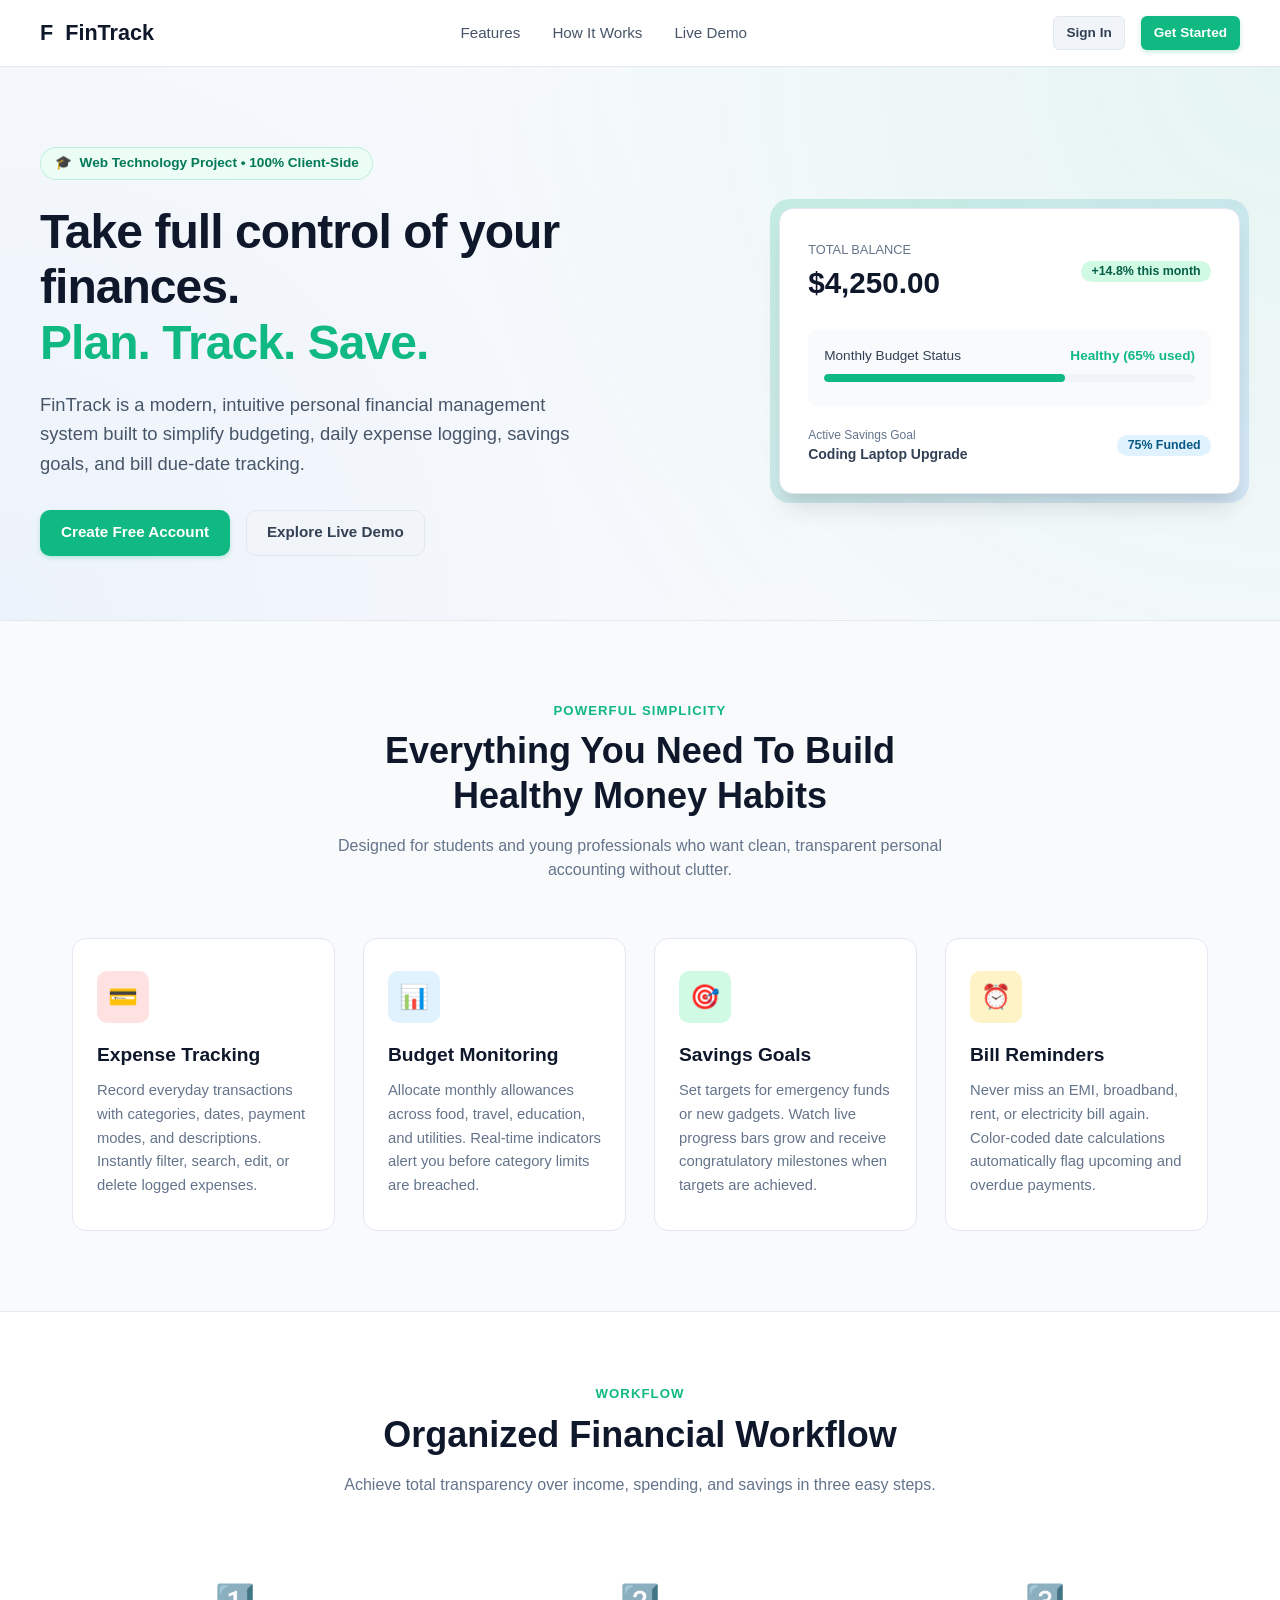
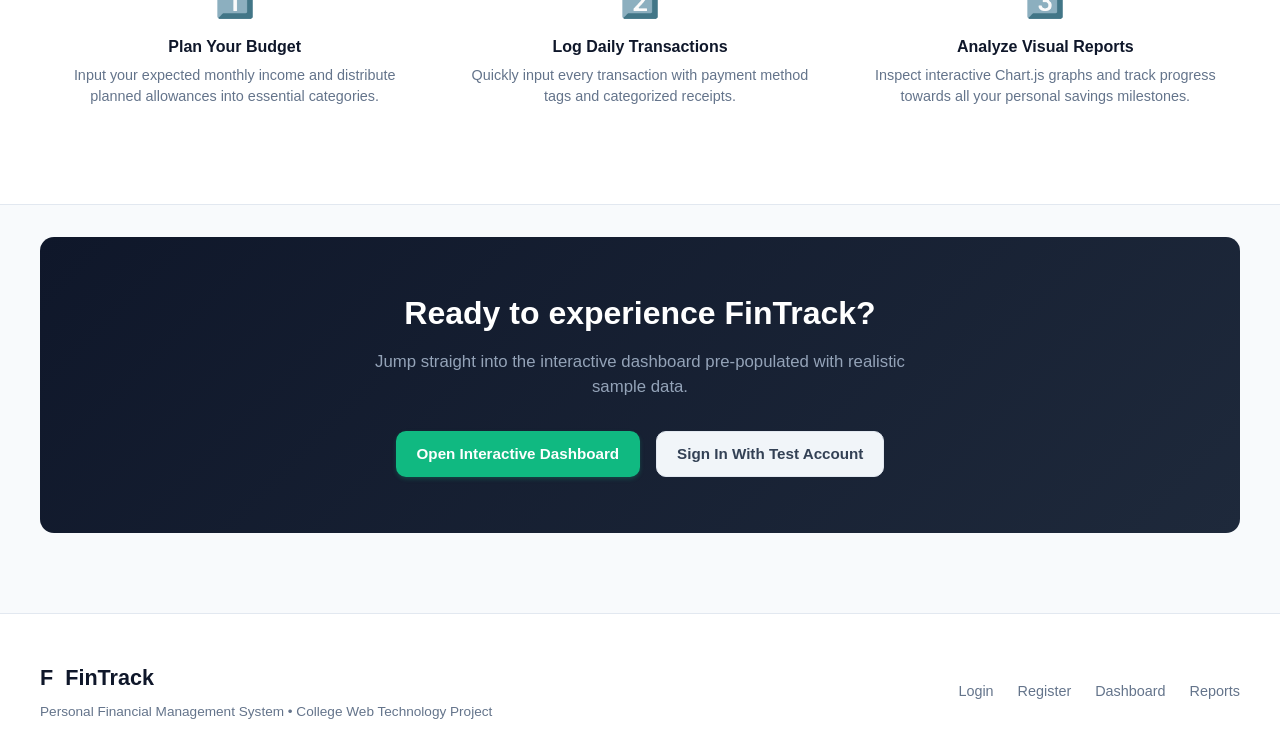
==== index.html @ 2244a2cc "Initial FinTrack frontend" ====
<!DOCTYPE html>
<html lang="en">
<head>
  <meta charset="UTF-8">
  <meta name="viewport" content="width=device-width, initial-scale=1.0">
  <title>FinTrack – Personal Financial Management System</title>
  <!-- Favicon -->
  <link rel="icon" type="image/svg+xml" href="assets/icons/favicon.svg">
  <!-- Global Stylesheet -->
  <link rel="stylesheet" href="css/style.css">
  <!-- Landing Page Stylesheet -->
  <link rel="stylesheet" href="css/landing.css">
</head>
<body>

  <!-- Top Navigation Bar -->
  <header class="landing-nav">
    <div class="landing-nav-container">
      <a href="index.html" class="landing-logo">
        <span class="brand-icon">F</span>
        <span>FinTrack</span>
      </a>

      <ul class="landing-nav-links">
        <li><a href="#features">Features</a></li>
        <li><a href="#how-it-works">How It Works</a></li>
        <li><a href="#demo">Live Demo</a></li>
      </ul>

      <div class="landing-nav-cta">
        <a href="login.html" class="btn btn-secondary btn-sm">Sign In</a>
        <a href="register.html" class="btn btn-primary btn-sm">Get Started</a>
      </div>
    </div>
  </header>

  <!-- Hero Section -->
  <section class="hero-section">
    <div class="hero-container">
      <div>
        <div class="hero-badge">
          <span>🎓</span> Web Technology Project • 100% Client-Side
        </div>
        <h1 class="hero-title">
          Take full control of your finances.
          <span class="hero-tagline">Plan. Track. Save.</span>
        </h1>
        <p class="hero-description">
          FinTrack is a modern, intuitive personal financial management system built to simplify budgeting, daily expense logging, savings goals, and bill due-date tracking.
        </p>
        <div class="hero-actions">
          <a href="register.html" class="btn btn-primary">Create Free Account</a>
          <a href="dashboard.html" class="btn btn-secondary">Explore Live Demo</a>
        </div>
      </div>

      <!-- Hero Visual Teaser -->
      <div class="hero-preview-card">
        <div class="d-flex justify-between align-center mb-3">
          <div>
            <span class="text-muted" style="font-size: 0.8rem; text-transform: uppercase;">Total Balance</span>
            <div style="font-size: 1.85rem; font-weight: 800; color: var(--dark-navy);">$4,250.00</div>
          </div>
          <span class="badge badge-success">+14.8% this month</span>
        </div>

        <div style="background-color: var(--slate-50); border-radius: var(--radius-md); padding: 1rem; margin-bottom: 1.25rem;">
          <div class="d-flex justify-between align-center mb-1" style="font-size: 0.85rem;">
            <span>Monthly Budget Status</span>
            <span class="fw-semibold text-success">Healthy (65% used)</span>
          </div>
          <div class="progress-bar-container">
            <div class="progress-bar-fill success" style="width: 65%;"></div>
          </div>
        </div>

        <div class="d-flex justify-between align-center" style="font-size: 0.875rem;">
          <div>
            <div class="text-muted" style="font-size: 0.75rem;">Active Savings Goal</div>
            <strong>Coding Laptop Upgrade</strong>
          </div>
          <span class="badge badge-info">75% Funded</span>
        </div>
      </div>
    </div>
  </section>

  <!-- Features Section -->
  <section id="features" class="features-section">
    <div class="section-header">
      <span class="section-tag">Powerful Simplicity</span>
      <h2 class="section-title">Everything You Need To Build Healthy Money Habits</h2>
      <p class="text-muted">Designed for students and young professionals who want clean, transparent personal accounting without clutter.</p>
    </div>

    <div class="features-grid">
      <!-- Feature 1: Expense Tracking -->
      <div class="feature-box">
        <div class="feature-icon-wrapper" style="background-color: var(--danger-bg); color: var(--danger);">
          💳
        </div>
        <h3 class="feature-title">Expense Tracking</h3>
        <p class="feature-text">
          Record everyday transactions with categories, dates, payment modes, and descriptions. Instantly filter, search, edit, or delete logged expenses.
        </p>
      </div>

      <!-- Feature 2: Budget Monitoring -->
      <div class="feature-box">
        <div class="feature-icon-wrapper" style="background-color: var(--info-bg); color: var(--info);">
          📊
        </div>
        <h3 class="feature-title">Budget Monitoring</h3>
        <p class="feature-text">
          Allocate monthly allowances across food, travel, education, and utilities. Real-time indicators alert you before category limits are breached.
        </p>
      </div>

      <!-- Feature 3: Savings Goals -->
      <div class="feature-box">
        <div class="feature-icon-wrapper" style="background-color: var(--success-bg); color: var(--success);">
          🎯
        </div>
        <h3 class="feature-title">Savings Goals</h3>
        <p class="feature-text">
          Set targets for emergency funds or new gadgets. Watch live progress bars grow and receive congratulatory milestones when targets are achieved.
        </p>
      </div>

      <!-- Feature 4: Bill Reminders -->
      <div class="feature-box">
        <div class="feature-icon-wrapper" style="background-color: var(--warning-bg); color: var(--warning);">
          ⏰
        </div>
        <h3 class="feature-title">Bill Reminders</h3>
        <p class="feature-text">
          Never miss an EMI, broadband, rent, or electricity bill again. Color-coded date calculations automatically flag upcoming and overdue payments.
        </p>
      </div>
    </div>
  </section>

  <!-- How It Works & Demonstration -->
  <section id="how-it-works" style="background-color: #ffffff; padding: 4.5rem 2rem; border-top: 1px solid var(--border-color); border-bottom: 1px solid var(--border-color);">
    <div style="max-width: 1200px; margin: 0 auto;">
      <div class="section-header">
        <span class="section-tag">Workflow</span>
        <h2 class="section-title">Organized Financial Workflow</h2>
        <p class="text-muted">Achieve total transparency over income, spending, and savings in three easy steps.</p>
      </div>

      <div class="form-row" style="text-align: center;">
        <div class="card" style="border: none; box-shadow: none;">
          <div style="font-size: 2rem; margin-bottom: 0.75rem;">1️⃣</div>
          <h4>Plan Your Budget</h4>
          <p class="text-muted" style="font-size: 0.9rem; margin-top: 0.5rem;">Input your expected monthly income and distribute planned allowances into essential categories.</p>
        </div>

        <div class="card" style="border: none; box-shadow: none;">
          <div style="font-size: 2rem; margin-bottom: 0.75rem;">2️⃣</div>
          <h4>Log Daily Transactions</h4>
          <p class="text-muted" style="font-size: 0.9rem; margin-top: 0.5rem;">Quickly input every transaction with payment method tags and categorized receipts.</p>
        </div>

        <div class="card" style="border: none; box-shadow: none;">
          <div style="font-size: 2rem; margin-bottom: 0.75rem;">3️⃣</div>
          <h4>Analyze Visual Reports</h4>
          <p class="text-muted" style="font-size: 0.9rem; margin-top: 0.5rem;">Inspect interactive Chart.js graphs and track progress towards all your personal savings milestones.</p>
        </div>
      </div>
    </div>
  </section>

  <!-- CTA Banner -->
  <div id="demo" class="cta-banner">
    <h2>Ready to experience FinTrack?</h2>
    <p>Jump straight into the interactive dashboard pre-populated with realistic sample data.</p>
    <div class="d-flex justify-between align-center gap-2" style="justify-content: center; flex-wrap: wrap;">
      <a href="dashboard.html" class="btn btn-primary">Open Interactive Dashboard</a>
      <a href="login.html" class="btn btn-secondary">Sign In With Test Account</a>
    </div>
  </div>

  <!-- Footer -->
  <footer class="landing-footer">
    <div class="footer-container">
      <div class="footer-brand">
        <a href="index.html" class="landing-logo">
          <span class="brand-icon">F</span>
          <span>FinTrack</span>
        </a>
        <span class="footer-copy">Personal Financial Management System • College Web Technology Project</span>
      </div>

      <div class="d-flex gap-3">
        <a href="login.html" class="text-muted" style="font-size: 0.9rem;">Login</a>
        <a href="register.html" class="text-muted" style="font-size: 0.9rem;">Register</a>
        <a href="dashboard.html" class="text-muted" style="font-size: 0.9rem;">Dashboard</a>
        <a href="reports.html" class="text-muted" style="font-size: 0.9rem;">Reports</a>
      </div>
    </div>
  </footer>

</body>
</html>
---- css/style.css ----
/* ==========================================================================
   FinTrack - Personal Financial Management System
   Global Stylesheet (style.css)
   ========================================================================== */

:root {
  /* Color Palette */
  --primary: #10b981;
  --primary-hover: #059669;
  --primary-light: #ecfdf5;
  --primary-dark: #047857;

  --secondary: #3b82f6;
  --secondary-hover: #2563eb;
  --secondary-light: #eff6ff;

  --dark-navy: #0f172a;
  --slate-800: #1e293b;
  --slate-700: #334155;
  --slate-600: #475569;
  --slate-500: #64748b;
  --slate-400: #94a3b8;
  --slate-200: #e2e8f0;
  --slate-100: #f1f5f9;
  --slate-50: #f8fafc;

  --success: #10b981;
  --success-bg: #d1fae5;
  --success-text: #065f46;

  --warning: #f59e0b;
  --warning-bg: #fef3c7;
  --warning-text: #92400e;

  --danger: #ef4444;
  --danger-bg: #fee2e2;
  --danger-text: #991b1b;

  --info: #0ea5e9;
  --info-bg: #e0f2fe;
  --info-text: #075985;

  /* Surfaces & Borders */
  --bg-app: #f8fafc;
  --bg-card: #ffffff;
  --border-color: #e2e8f0;
  --border-focus: #10b981;

  /* Typography */
  --font-family: -apple-system, BlinkMacSystemFont, "Segoe UI", Roboto, "Helvetica Neue", Arial, sans-serif;

  /* Shadows */
  --shadow-sm: 0 1px 2px 0 rgba(0, 0, 0, 0.05);
  --shadow-md: 0 4px 6px -1px rgba(0, 0, 0, 0.08), 0 2px 4px -1px rgba(0, 0, 0, 0.04);
  --shadow-lg: 0 10px 15px -3px rgba(0, 0, 0, 0.08), 0 4px 6px -2px rgba(0, 0, 0, 0.04);
  --shadow-xl: 0 20px 25px -5px rgba(0, 0, 0, 0.1), 0 10px 10px -5px rgba(0, 0, 0, 0.04);

  /* Radii */
  --radius-sm: 6px;
  --radius-md: 10px;
  --radius-lg: 14px;
  --radius-full: 9999px;

  /* Transitions */
  --transition: all 0.2s ease-in-out;
}

/* Base Reset & Typography */
* {
  box-sizing: border-box;
  margin: 0;
  padding: 0;
}

html {
  font-size: 16px;
  scroll-behavior: smooth;
}

body {
  font-family: var(--font-family);
  background-color: var(--bg-app);
  color: var(--slate-700);
  line-height: 1.5;
  -webkit-font-smoothing: antialiased;
}

h1, h2, h3, h4, h5, h6 {
  color: var(--dark-navy);
  font-weight: 700;
  line-height: 1.25;
}

a {
  color: var(--primary-hover);
  text-decoration: none;
  transition: var(--transition);
}

a:hover {
  color: var(--primary-dark);
}

img, svg {
  vertical-align: middle;
}

/* ==========================================================================
   Utility Classes
   ========================================================================== */
.text-center { text-align: center; }
.text-right { text-align: right; }
.text-left { text-align: left; }
.text-muted { color: var(--slate-500); }
.text-success { color: var(--success); }
.text-danger { color: var(--danger); }
.text-warning { color: var(--warning); }
.text-primary { color: var(--primary); }
.fw-semibold { font-weight: 600; }
.fw-bold { font-weight: 700; }
.d-flex { display: flex; }
.align-center { align-items: center; }
.justify-between { justify-content: space-between; }
.gap-1 { gap: 0.5rem; }
.gap-2 { gap: 1rem; }
.gap-3 { gap: 1.5rem; }
.mb-1 { margin-bottom: 0.5rem; }
.mb-2 { margin-bottom: 1rem; }
.mb-3 { margin-bottom: 1.5rem; }
.mt-2 { margin-top: 1rem; }

/* ==========================================================================
   Buttons
   ========================================================================== */
.btn {
  display: inline-flex;
  align-items: center;
  justify-content: center;
  gap: 0.5rem;
  padding: 0.65rem 1.25rem;
  font-size: 0.95rem;
  font-weight: 600;
  font-family: inherit;
  border-radius: var(--radius-md);
  border: 1px solid transparent;
  cursor: pointer;
  transition: var(--transition);
  text-decoration: none;
}

.btn:disabled {
  opacity: 0.6;
  cursor: not-allowed;
}

.btn-primary {
  background-color: var(--primary);
  color: #ffffff;
  box-shadow: 0 2px 4px rgba(16, 185, 129, 0.25);
}
.btn-primary:hover {
  background-color: var(--primary-hover);
  color: #ffffff;
  box-shadow: 0 4px 8px rgba(16, 185, 129, 0.35);
}

.btn-secondary {
  background-color: var(--slate-100);
  color: var(--slate-700);
  border-color: var(--border-color);
}
.btn-secondary:hover {
  background-color: var(--slate-200);
  color: var(--dark-navy);
}

.btn-outline {
  background-color: transparent;
  color: var(--primary-hover);
  border-color: var(--primary);
}
.btn-outline:hover {
  background-color: var(--primary-light);
  color: var(--primary-dark);
}

.btn-danger {
  background-color: var(--danger);
  color: #ffffff;
}
.btn-danger:hover {
  background-color: #dc2626;
  color: #ffffff;
}

.btn-sm {
  padding: 0.35rem 0.75rem;
  font-size: 0.85rem;
  border-radius: var(--radius-sm);
}

.btn-block {
  width: 100%;
}

/* ==========================================================================
   Cards
   ========================================================================== */
.card {
  background-color: var(--bg-card);
  border-radius: var(--radius-lg);
  border: 1px solid var(--border-color);
  box-shadow: var(--shadow-sm);
  padding: 1.5rem;
  transition: var(--transition);
}

.card:hover {
  box-shadow: var(--shadow-md);
}

.card-header {
  display: flex;
  align-items: center;
  justify-content: space-between;
  margin-bottom: 1.25rem;
  padding-bottom: 0.75rem;
  border-bottom: 1px solid var(--slate-100);
}

.card-header h3 {
  font-size: 1.15rem;
  color: var(--dark-navy);
}

/* ==========================================================================
   Form Controls & Inputs
   ========================================================================== */
.form-group {
  margin-bottom: 1.25rem;
  display: flex;
  flex-direction: column;
}

.form-row {
  display: grid;
  grid-template-columns: repeat(auto-fit, minmax(220px, 1fr));
  gap: 1rem;
}

.form-label {
  font-size: 0.875rem;
  font-weight: 600;
  color: var(--slate-700);
  margin-bottom: 0.375rem;
  display: flex;
  align-items: center;
  justify-content: space-between;
}

.form-control,
.form-select {
  width: 100%;
  padding: 0.65rem 0.875rem;
  font-size: 0.95rem;
  font-family: inherit;
  color: var(--dark-navy);
  background-color: #ffffff;
  border: 1px solid var(--border-color);
  border-radius: var(--radius-md);
  transition: var(--transition);
}

.form-control:focus,
.form-select:focus {
  outline: none;
  border-color: var(--border-focus);
  box-shadow: 0 0 0 3px rgba(16, 185, 129, 0.15);
}

.form-error {
  color: var(--danger);
  font-size: 0.8rem;
  margin-top: 0.25rem;
  min-height: 1.1rem;
}

/* ==========================================================================
   Tables
   ========================================================================== */
.table-responsive {
  width: 100%;
  overflow-x: auto;
  -webkit-overflow-scrolling: touch;
}

.table {
  width: 100%;
  border-collapse: collapse;
  text-align: left;
  font-size: 0.925rem;
}

.table th {
  background-color: var(--slate-50);
  color: var(--slate-500);
  font-weight: 600;
  font-size: 0.8rem;
  text-transform: uppercase;
  letter-spacing: 0.05em;
  padding: 0.85rem 1rem;
  border-bottom: 1px solid var(--border-color);
}

.table td {
  padding: 0.9rem 1rem;
  border-bottom: 1px solid var(--slate-100);
  color: var(--slate-700);
  vertical-align: middle;
}

.table tbody tr:hover {
  background-color: var(--slate-50);
}

/* ==========================================================================
   Badges
   ========================================================================== */
.badge {
  display: inline-flex;
  align-items: center;
  gap: 0.35rem;
  padding: 0.25rem 0.65rem;
  font-size: 0.775rem;
  font-weight: 600;
  border-radius: var(--radius-full);
  line-height: 1;
}

.badge-success { background-color: var(--success-bg); color: var(--success-text); }
.badge-warning { background-color: var(--warning-bg); color: var(--warning-text); }
.badge-danger  { background-color: var(--danger-bg);  color: var(--danger-text); }
.badge-info    { background-color: var(--info-bg);    color: var(--info-text); }
.badge-secondary { background-color: var(--slate-100); color: var(--slate-600); }

/* ==========================================================================
   Progress Bar
   ========================================================================== */
.progress-bar-container {
  width: 100%;
  height: 8px;
  background-color: var(--slate-100);
  border-radius: var(--radius-full);
  overflow: hidden;
  margin: 0.5rem 0;
}

.progress-bar-fill {
  height: 100%;
  background-color: var(--primary);
  border-radius: var(--radius-full);
  transition: width 0.5s ease-in-out;
}

.progress-bar-fill.success {
  background-color: #10b981;
}
.progress-bar-fill.warning {
  background-color: #f59e0b;
}
.progress-bar-fill.danger {
  background-color: #ef4444;
}

/* ==========================================================================
   Alerts
   ========================================================================== */
.alert {
  padding: 1rem 1.25rem;
  border-radius: var(--radius-md);
  margin-bottom: 1rem;
  font-size: 0.925rem;
  display: flex;
  align-items: flex-start;
  gap: 0.75rem;
  border-left: 4px solid;
}

.alert-success {
  background-color: var(--success-bg);
  color: var(--success-text);
  border-left-color: var(--success);
}

.alert-warning {
  background-color: var(--warning-bg);
  color: var(--warning-text);
  border-left-color: var(--warning);
}

.alert-danger {
  background-color: var(--danger-bg);
  color: var(--danger-text);
  border-left-color: var(--danger);
}

.alert-info {
  background-color: var(--info-bg);
  color: var(--info-text);
  border-left-color: var(--info);
}

/* ==========================================================================
   Modal Component
   ========================================================================== */
.modal-overlay {
  position: fixed;
  top: 0;
  left: 0;
  width: 100%;
  height: 100%;
  background-color: rgba(15, 23, 42, 0.6);
  display: flex;
  align-items: center;
  justify-content: center;
  z-index: 1000;
  opacity: 0;
  visibility: hidden;
  transition: opacity 0.2s ease, visibility 0.2s ease;
  padding: 1rem;
}

.modal-overlay.active {
  opacity: 1;
  visibility: visible;
}

.modal-container {
  background-color: #ffffff;
  border-radius: var(--radius-lg);
  max-width: 520px;
  width: 100%;
  box-shadow: var(--shadow-xl);
  overflow: hidden;
  transform: translateY(-20px);
  transition: transform 0.2s ease;
}

.modal-overlay.active .modal-container {
  transform: translateY(0);
}

.modal-header {
  display: flex;
  align-items: center;
  justify-content: space-between;
  padding: 1.25rem 1.5rem;
  border-bottom: 1px solid var(--border-color);
}

.modal-header h3 {
  font-size: 1.2rem;
  margin: 0;
}

.modal-close-btn {
  background: transparent;
  border: none;
  font-size: 1.5rem;
  line-height: 1;
  color: var(--slate-400);
  cursor: pointer;
  transition: var(--transition);
}
.modal-close-btn:hover {
  color: var(--dark-navy);
}

.modal-body {
  padding: 1.5rem;
  max-height: 75vh;
  overflow-y: auto;
}

.modal-footer {
  padding: 1rem 1.5rem;
  background-color: var(--slate-50);
  border-top: 1px solid var(--border-color);
  display: flex;
  justify-content: flex-end;
  gap: 0.75rem;
}

/* ==========================================================================
   Toast Notifications
   ========================================================================== */
#toast-container {
  position: fixed;
  bottom: 1.5rem;
  right: 1.5rem;
  z-index: 2000;
  display: flex;
  flex-direction: column;
  gap: 0.75rem;
  pointer-events: none;
}

.toast {
  pointer-events: auto;
  background-color: var(--dark-navy);
  color: #ffffff;
  padding: 0.85rem 1.25rem;
  border-radius: var(--radius-md);
  box-shadow: var(--shadow-lg);
  font-size: 0.9rem;
  display: flex;
  align-items: center;
  gap: 0.75rem;
  min-width: 260px;
  max-width: 360px;
  animation: slideIn 0.3s ease;
  border-left: 4px solid var(--primary);
}

.toast.toast-error {
  border-left-color: var(--danger);
}
.toast.toast-warning {
  border-left-color: var(--warning);
}

@keyframes slideIn {
  from {
    transform: translateX(100%);
    opacity: 0;
  }
  to {
    transform: translateX(0);
    opacity: 1;
  }
}
---- css/landing.css ----
/* ==========================================================================
   FinTrack - Personal Financial Management System
   Landing Page Stylesheet (landing.css)
   ========================================================================== */

.landing-nav {
  position: sticky;
  top: 0;
  background-color: rgba(255, 255, 255, 0.95);
  backdrop-filter: blur(8px);
  border-bottom: 1px solid var(--border-color);
  z-index: 100;
  padding: 1rem 2rem;
}

.landing-nav-container {
  max-width: 1200px;
  margin: 0 auto;
  display: flex;
  align-items: center;
  justify-content: space-between;
}

.landing-logo {
  display: flex;
  align-items: center;
  gap: 0.75rem;
  font-size: 1.35rem;
  font-weight: 800;
  color: var(--dark-navy);
  text-decoration: none;
}

.landing-nav-links {
  display: flex;
  align-items: center;
  gap: 2rem;
  list-style: none;
}

.landing-nav-links a {
  color: var(--slate-600);
  font-weight: 500;
  font-size: 0.95rem;
}

.landing-nav-links a:hover {
  color: var(--primary);
}

.landing-nav-cta {
  display: flex;
  align-items: center;
  gap: 1rem;
}

/* Hero Section */
.hero-section {
  padding: 5rem 2rem 4rem 2rem;
  background: radial-gradient(circle at top right, rgba(16, 185, 129, 0.08) 0%, transparent 60%),
              radial-gradient(circle at bottom left, rgba(59, 130, 246, 0.06) 0%, transparent 60%);
  border-bottom: 1px solid var(--border-color);
}

.hero-container {
  max-width: 1200px;
  margin: 0 auto;
  display: grid;
  grid-template-columns: 1.2fr 0.8fr;
  gap: 3rem;
  align-items: center;
}

.hero-badge {
  display: inline-flex;
  align-items: center;
  gap: 0.5rem;
  padding: 0.35rem 0.85rem;
  border-radius: var(--radius-full);
  background-color: var(--primary-light);
  color: var(--primary-dark);
  font-size: 0.85rem;
  font-weight: 600;
  margin-bottom: 1.5rem;
  border: 1px solid rgba(16, 185, 129, 0.2);
}

.hero-title {
  font-size: 3rem;
  font-weight: 800;
  letter-spacing: -0.02em;
  color: var(--dark-navy);
  line-height: 1.15;
  margin-bottom: 1.25rem;
}

.hero-tagline {
  color: var(--primary);
  display: block;
}

.hero-description {
  font-size: 1.15rem;
  color: var(--slate-600);
  line-height: 1.6;
  margin-bottom: 2rem;
  max-width: 540px;
}

.hero-actions {
  display: flex;
  align-items: center;
  gap: 1rem;
  flex-wrap: wrap;
}

.hero-preview-card {
  background-color: #ffffff;
  border-radius: var(--radius-lg);
  border: 1px solid var(--border-color);
  box-shadow: var(--shadow-xl);
  padding: 1.75rem;
  position: relative;
}

.hero-preview-card::before {
  content: "";
  position: absolute;
  top: -10px;
  right: -10px;
  bottom: -10px;
  left: -10px;
  background: linear-gradient(135deg, rgba(16, 185, 129, 0.2) 0%, rgba(59, 130, 246, 0.15) 100%);
  border-radius: 20px;
  z-index: -1;
}

/* Features Section */
.features-section {
  padding: 5rem 2rem;
  max-width: 1200px;
  margin: 0 auto;
}

.section-header {
  text-align: center;
  max-width: 650px;
  margin: 0 auto 3.5rem auto;
}

.section-tag {
  font-size: 0.825rem;
  text-transform: uppercase;
  letter-spacing: 0.08em;
  font-weight: 700;
  color: var(--primary);
  margin-bottom: 0.5rem;
  display: block;
}

.section-title {
  font-size: 2.25rem;
  margin-bottom: 1rem;
}

.features-grid {
  display: grid;
  grid-template-columns: repeat(auto-fit, minmax(260px, 1fr));
  gap: 1.75rem;
}

.feature-box {
  background-color: #ffffff;
  border-radius: var(--radius-lg);
  border: 1px solid var(--border-color);
  padding: 2rem 1.5rem;
  transition: var(--transition);
}

.feature-box:hover {
  transform: translateY(-4px);
  box-shadow: var(--shadow-lg);
  border-color: var(--primary-light);
}

.feature-icon-wrapper {
  width: 52px;
  height: 52px;
  border-radius: var(--radius-md);
  display: flex;
  align-items: center;
  justify-content: center;
  font-size: 1.5rem;
  margin-bottom: 1.25rem;
}

.feature-title {
  font-size: 1.2rem;
  margin-bottom: 0.75rem;
}

.feature-text {
  color: var(--slate-500);
  font-size: 0.925rem;
  line-height: 1.6;
}

/* Call to Action Banner */
.cta-banner {
  background: linear-gradient(135deg, var(--dark-navy) 0%, var(--slate-800) 100%);
  color: #ffffff;
  border-radius: var(--radius-lg);
  padding: 3.5rem 2rem;
  text-align: center;
  margin: 2rem auto 5rem auto;
  max-width: 1200px;
}

.cta-banner h2 {
  color: #ffffff;
  font-size: 2rem;
  margin-bottom: 1rem;
}

.cta-banner p {
  color: var(--slate-400);
  font-size: 1.05rem;
  max-width: 550px;
  margin: 0 auto 2rem auto;
}

/* Footer */
.landing-footer {
  background-color: #ffffff;
  border-top: 1px solid var(--border-color);
  padding: 3rem 2rem 2rem 2rem;
}

.footer-container {
  max-width: 1200px;
  margin: 0 auto;
  display: flex;
  flex-wrap: wrap;
  align-items: center;
  justify-content: space-between;
  gap: 1.5rem;
}

.footer-brand {
  display: flex;
  flex-direction: column;
  gap: 0.5rem;
}

.footer-copy {
  font-size: 0.85rem;
  color: var(--slate-500);
}

@media (max-width: 900px) {
  .hero-container {
    grid-template-columns: 1fr;
    text-align: center;
  }

  .hero-description {
    margin-left: auto;
    margin-right: auto;
  }

  .hero-actions {
    justify-content: center;
  }

  .landing-nav-links {
    display: none;
  }
}
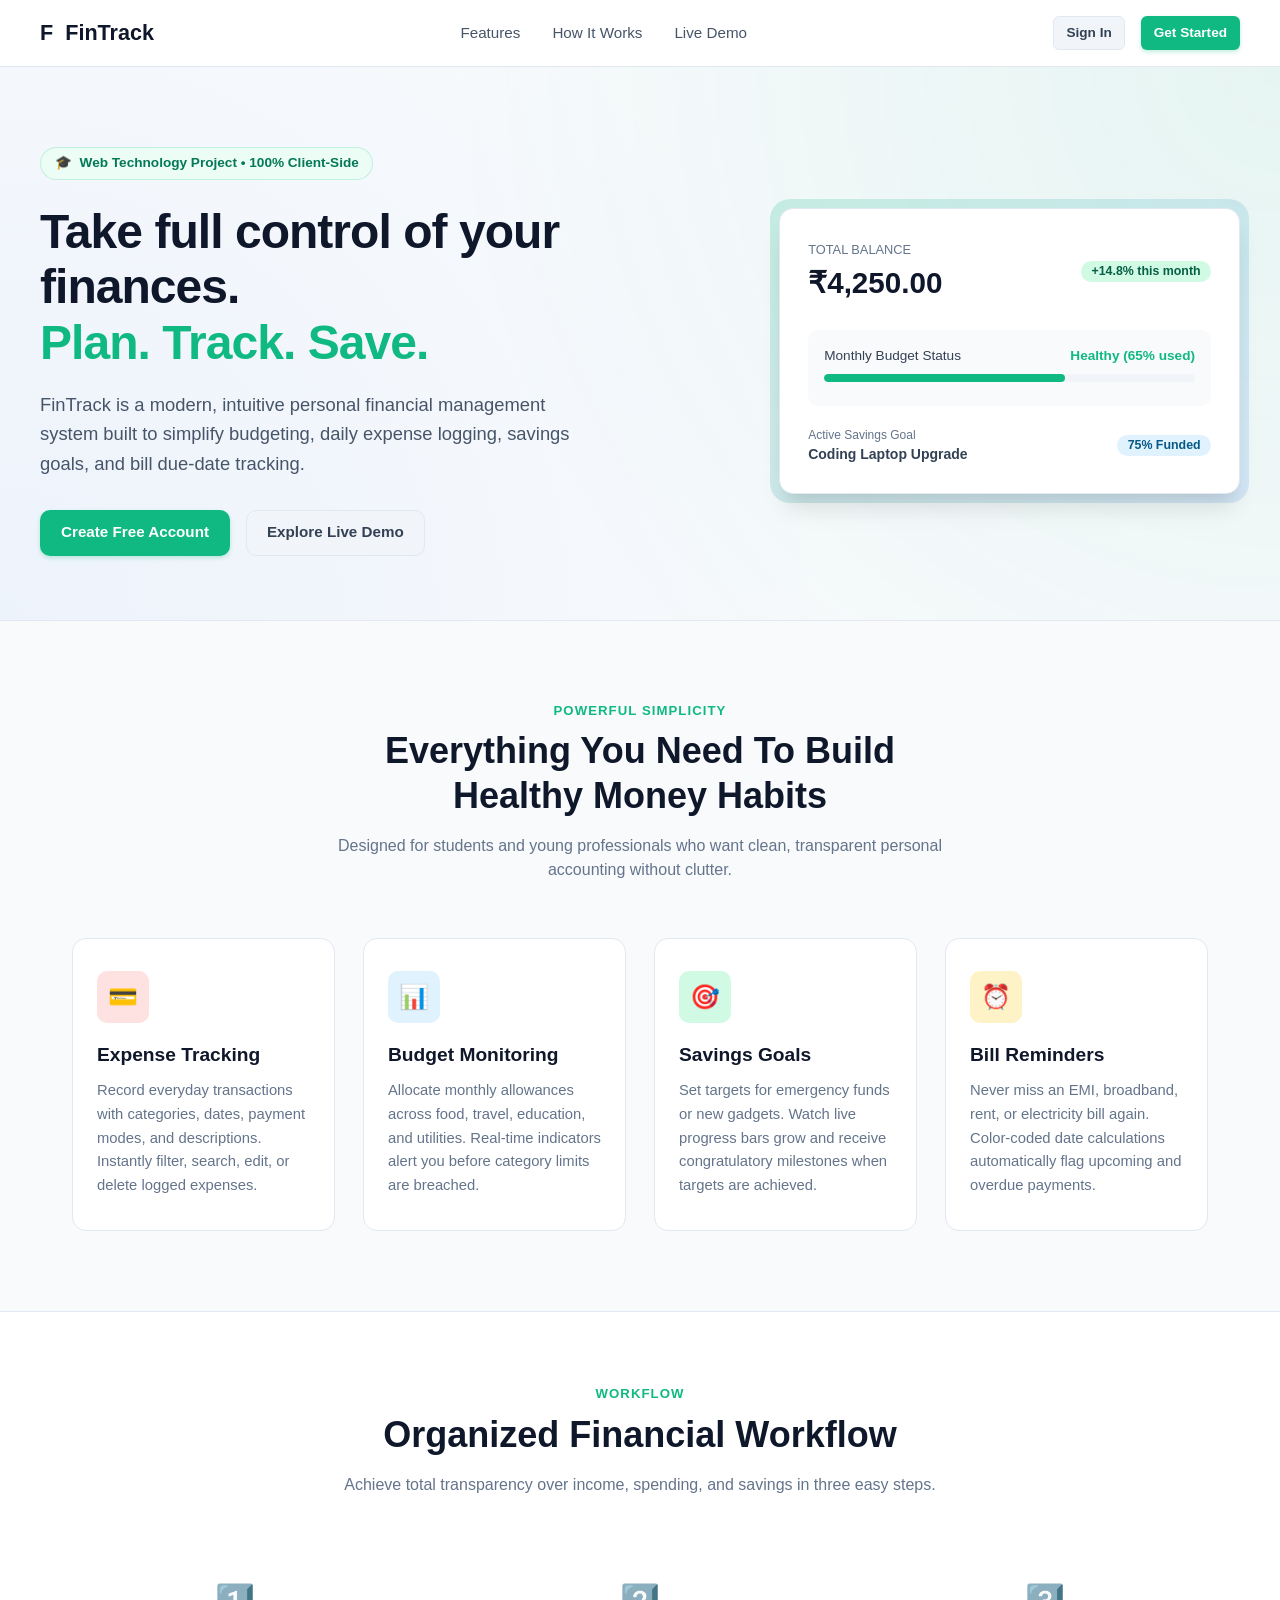
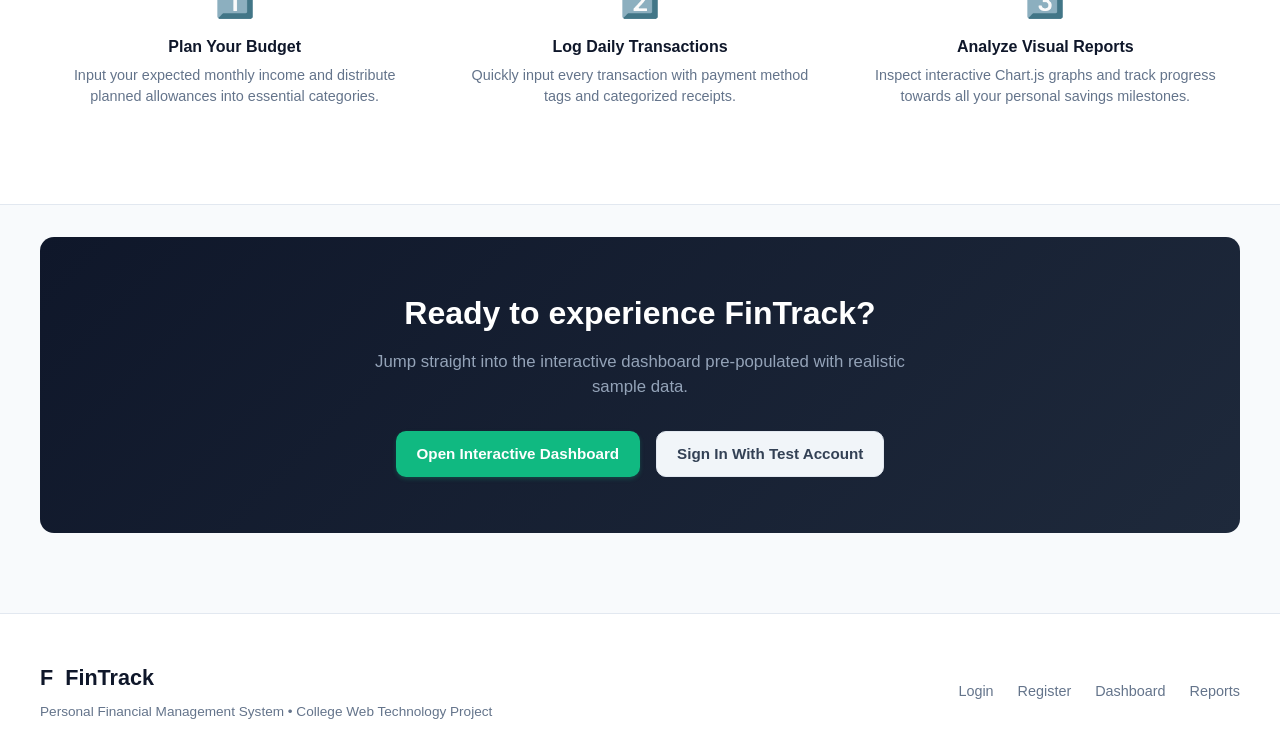
==== commit 353ce791: "Upload FinTrack Project" ====
--- a/index.html
+++ b/index.html
@@ -59,7 +59,7 @@
         <div class="d-flex justify-between align-center mb-3">
           <div>
             <span class="text-muted" style="font-size: 0.8rem; text-transform: uppercase;">Total Balance</span>
-            <div style="font-size: 1.85rem; font-weight: 800; color: var(--dark-navy);">$4,250.00</div>
+            <div style="font-size: 1.85rem; font-weight: 800; color: var(--dark-navy);">₹4,250.00</div>
           </div>
           <span class="badge badge-success">+14.8% this month</span>
         </div>
